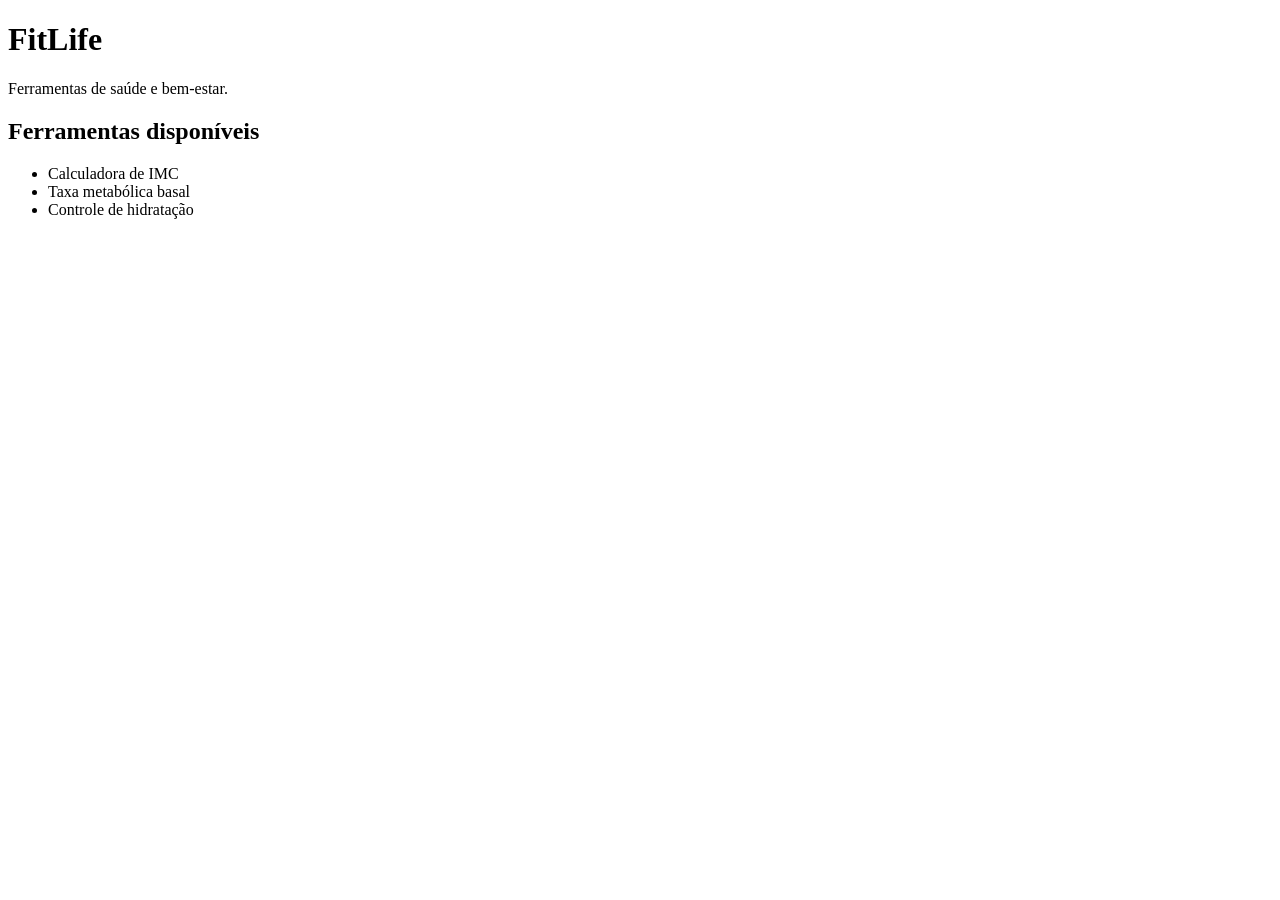
==== index.html @ da8a563f "Aula 1 de HTML, tags simples" ====
<!DOCTYPE html>
<html lang="en">
<head>
    <meta charset="UTF-8">
    <meta name="viewport" content="width=device-width, initial-scale=1.0">
    <title>FitLife</title>
</head>
<body>

    <h1>FitLife</h1>
    <p>Ferramentas de saúde e bem-estar.</p>
    <h2>Ferramentas disponíveis</h2>
    <ul>
        <li>Calculadora de IMC</li>
        <li>Taxa metabólica basal</li>
        <li>Controle de hidratação</li>
    </ul>


</body>
</html>
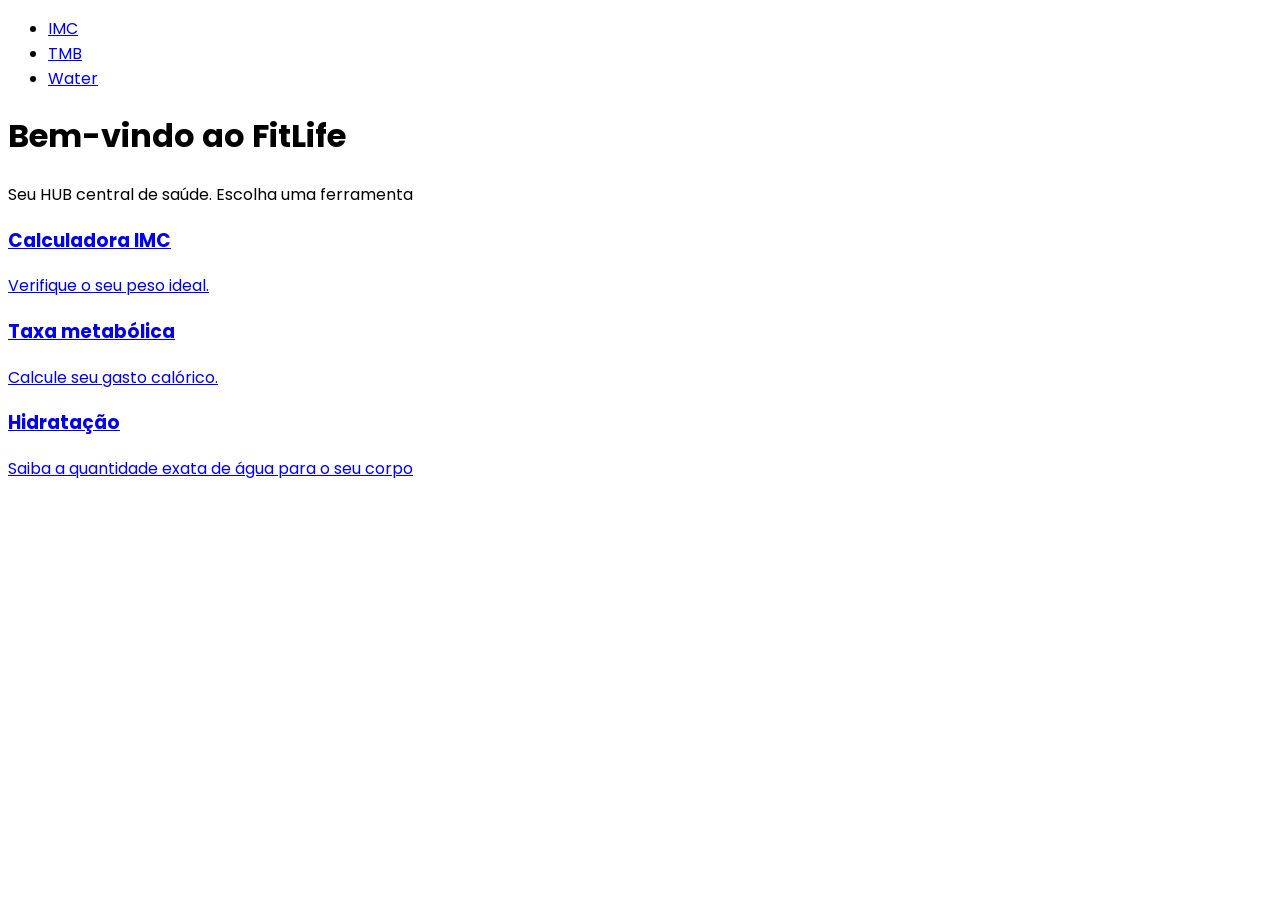
==== commit f92ff6f3: "html-semantico" ====
--- a/index.html
+++ b/index.html
@@ -4,17 +4,43 @@
     <meta charset="UTF-8">
     <meta name="viewport" content="width=device-width, initial-scale=1.0">
     <title>FitLife</title>
+    <link rel="preconnect" href="https://fonts.googleapis.com">
+<link rel="preconnect" href="https://fonts.gstatic.com" crossorigin>
+<link href="https://fonts.googleapis.com/css2?family=Poppins:ital,wght@0,100;0,200;0,300;0,400;0,500;0,600;0,700;0,800;0,900;1,100;1,200;1,300;1,400;1,500;1,600;1,700;1,800;1,900&display=swap" rel="stylesheet">
 </head>
-<body>
+<body style="font-family: poppins">
+    <nav>
+        <a href="index.html"></a>
+        <ul>
+    <li><a href="pages/imc.html">IMC</a></li>
+    <li><a href="pages/tmb.html">TMB</a></li>
+    <li><a href="pages/water.html">Water</a></li>
+        </ul>
 
-    <h1>FitLife</h1>
-    <p>Ferramentas de saúde e bem-estar.</p>
-    <h2>Ferramentas disponíveis</h2>
-    <ul>
-        <li>Calculadora de IMC</li>
-        <li>Taxa metabólica basal</li>
-        <li>Controle de hidratação</li>
-    </ul>
+    </nav>
+
+    <header>
+        <h1>Bem-vindo ao FitLife</h1>
+        <p>Seu HUB central de saúde. Escolha uma ferramenta</p>
+    </header>
+
+    <main>
+        <section>
+            <a href="pages/imc.html">
+                <h3>Calculadora IMC</h3>
+                <p>Verifique o seu peso ideal.</p>
+            </a>
+            <a href="pages/tmb.html">
+                <h3>Taxa metabólica</h3>
+                <p>Calcule seu gasto calórico.</p>
+            </a>            
+            <a href="pages/water.html">
+                <h3>Hidratação</h3>
+                <p>Saiba a quantidade exata de água para o seu corpo</p>
+            </a>
+        </section>
+    </main>
+
 
 
 </body>
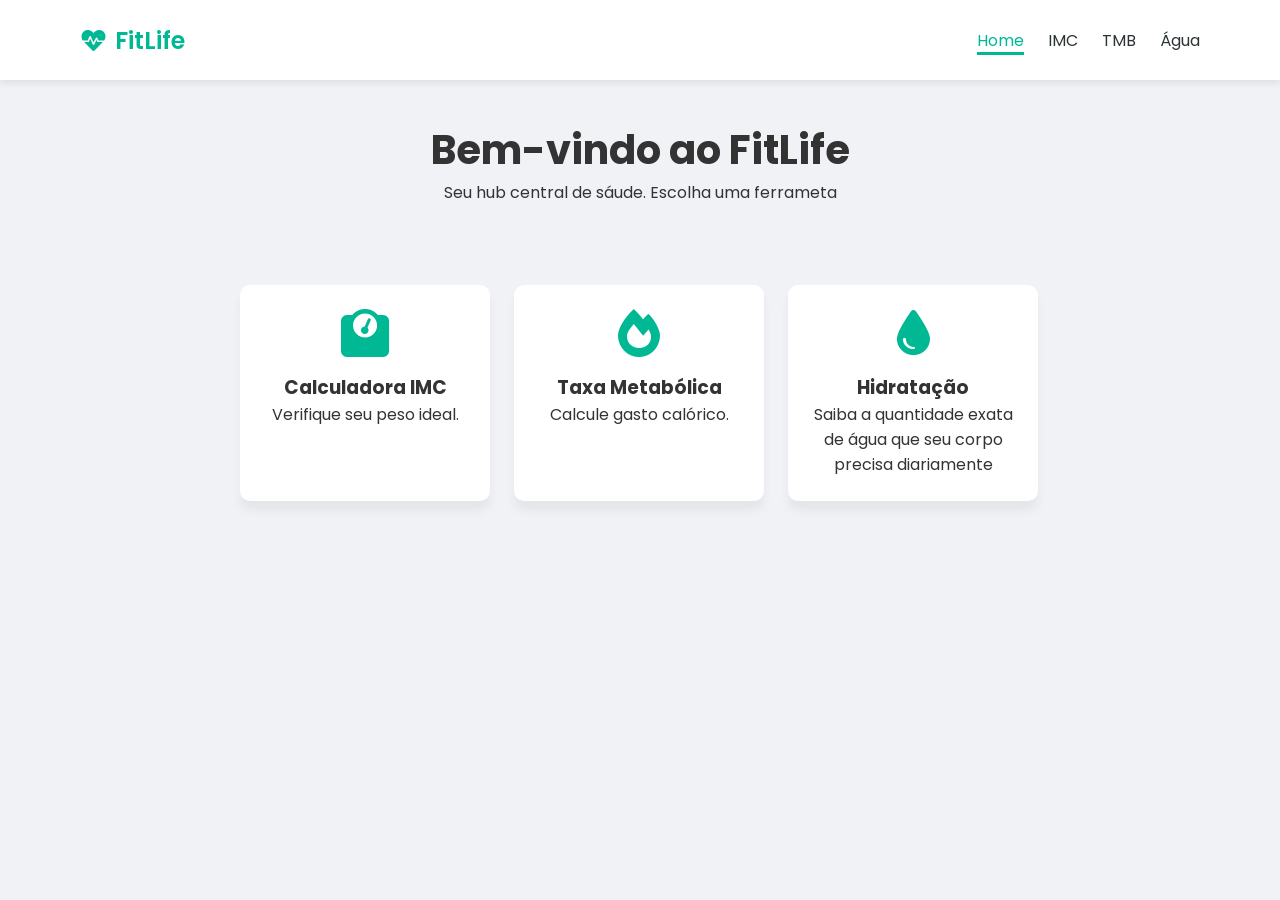
==== commit b4ffbd71: "css 1" ====
--- a/index.html
+++ b/index.html
@@ -1,47 +1,57 @@
 <!DOCTYPE html>
-<html lang="en">
+<html lang="pt-BR">
 <head>
     <meta charset="UTF-8">
     <meta name="viewport" content="width=device-width, initial-scale=1.0">
-    <title>FitLife</title>
     <link rel="preconnect" href="https://fonts.googleapis.com">
-<link rel="preconnect" href="https://fonts.gstatic.com" crossorigin>
-<link href="https://fonts.googleapis.com/css2?family=Poppins:ital,wght@0,100;0,200;0,300;0,400;0,500;0,600;0,700;0,800;0,900;1,100;1,200;1,300;1,400;1,500;1,600;1,700;1,800;1,900&display=swap" rel="stylesheet">
+    <link rel="preconnect" href="https://fonts.gstatic.com" crossorigin>
+    <link rel="stylesheet" href="css/styles.css">
+    <link
+    rel="stylesheet"
+    href="https://cdnjs.cloudflare.com/ajax/libs/font-awesome/6.0.0/css/all.min.css"
+    />
+    <link href="https://fonts.googleapis.com/css2?family=Poppins:ital,wght@0,100;0,200;0,300;0,400;0,500;0,600;0,700;0,800;0,900;1,100;1,200;1,300;1,400;1,500;1,600;1,700;1,800;1,900&display=swap" rel="stylesheet">
+    <title>Fitlife</title>
 </head>
-<body style="font-family: poppins">
+<body>  
+
     <nav>
-        <a href="index.html"></a>
-        <ul>
-    <li><a href="pages/imc.html">IMC</a></li>
-    <li><a href="pages/tmb.html">TMB</a></li>
-    <li><a href="pages/water.html">Water</a></li>
+        <a class="logo" href="index.html">
+            <i class="fas fa-heartbeat"></i> FitLife
+        </a>
+
+        <ul class="nav-links">
+            <li><a class="nav-link" id="nav-active" href="index.html">Home</a></li>
+            <li><a class="nav-link" href="pages/imc.html">IMC</a></li>
+            <li><a class="nav-link" href="pages/tmb.html">TMB</a></li>
+            <li><a class="nav-link" href="pages/water.html">Água</a></li>
         </ul>
-
     </nav>
 
-    <header>
+    <header class="header-container">
         <h1>Bem-vindo ao FitLife</h1>
-        <p>Seu HUB central de saúde. Escolha uma ferramenta</p>
+        <p>Seu hub central de sáude. Escolha uma ferrameta</p>
     </header>
 
     <main>
-        <section>
-            <a href="pages/imc.html">
+        <section class="cards-section">
+            <a class="feature-card" href="pages/imc.html">
+                <i class="fas fa-weight"></i>
                 <h3>Calculadora IMC</h3>
-                <p>Verifique o seu peso ideal.</p>
+                <p>Verifique seu peso ideal.</p>
             </a>
-            <a href="pages/tmb.html">
-                <h3>Taxa metabólica</h3>
-                <p>Calcule seu gasto calórico.</p>
-            </a>            
-            <a href="pages/water.html">
+            <a class="feature-card" href="pages/tmb.html">
+                <i class="fas fa-fire"></i>
+                <h3>Taxa Metabólica</h3>
+                <p>Calcule gasto calórico.</p>
+            </a>
+            <a class="feature-card" href="pages/water.html">
+                <i class="fas fa-tint"></i>
                 <h3>Hidratação</h3>
-                <p>Saiba a quantidade exata de água para o seu corpo</p>
+                <p>Saiba a quantidade exata de água que seu corpo precisa diariamente</p>
             </a>
         </section>
     </main>
 
-
-
 </body>
 </html>
--- a/css/styles.css
+++ b/css/styles.css
@@ -0,0 +1,99 @@
+* {
+    margin: 0;
+    padding: 0;
+    box-sizing: border-box;
+}
+
+body {
+    font-family: 'Poppins', sans-serif;
+    background-color: #f0f2f5;
+    color: #333
+}
+
+nav {
+    /* flexbox */
+    display: flex;
+    justify-content: space-between;
+    align-items: center;
+
+    height: 80px;
+    background-color: #fff;
+    padding: 0 80px;
+    box-shadow: 0 2px 8px rgba(0 , 0, 0, 0.1);
+}
+
+.logo {
+    /* flexbox */
+    display: flex;
+    align-items: center;
+    gap: 8px;
+    font-size:24px;
+    color: #00b894;
+    text-decoration: none;
+    font-weight: 600;
+}
+
+.nav-links {
+    display: flex;
+    list-style: none;
+    gap: 24px
+}
+
+.nav-link {
+    text-decoration: none;
+    color: #2d3436;
+    font-size: 16px;
+}
+.nav-link:hover {
+    color: #00b894;
+}
+
+#nav-active { 
+    border-bottom: 3px #00b894 solid;
+    color: #00b894
+}
+
+.header-container {
+    text-align: center;
+    padding: 40px 0;
+}
+
+.header-container h1 {
+    font-size: 40px;
+}
+
+.header-container span {
+    color: #00b894;
+}
+
+main {
+    width: 800px;
+    margin: 0 auto;
+}
+
+.cards-section {
+    display: flex;
+    gap: 24px;
+    margin-top: 40px;
+}
+
+.feature-card {
+    background-color: #fff;
+    color: #333;
+    padding: 24px;
+    border-radius: 10px;
+    text-align: center;
+    text-decoration: none;
+    box-shadow: 0 10px 10px rgba(0, 0, 0, 0.05);
+    width: 250px;
+}
+
+.feature-card:hover{
+    border: 2px solid #00b894;
+}
+
+.feature-card i {
+    font-size: 48px;
+    color: #00b894;
+    margin-bottom: 16px;
+}
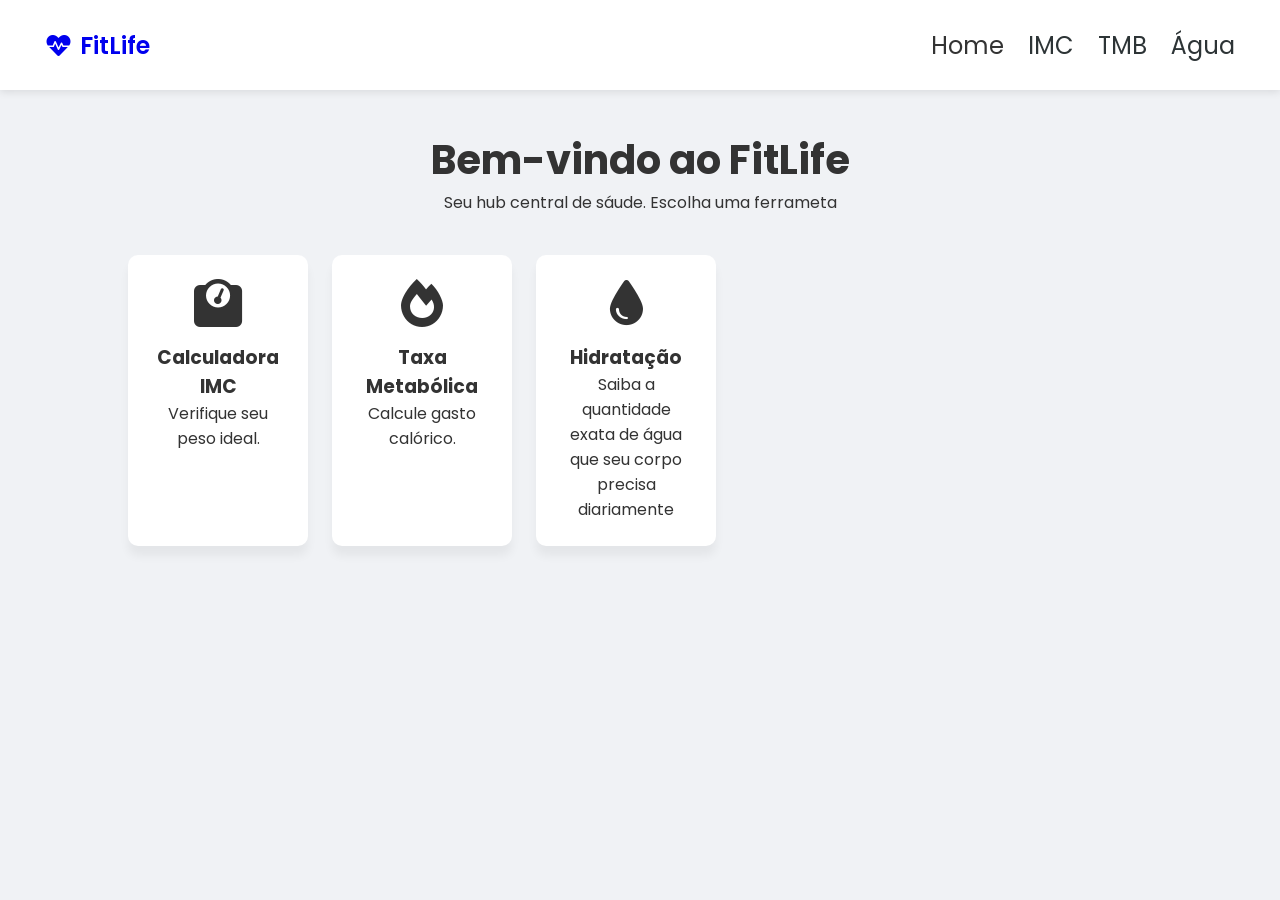
==== commit 209b01a7: "css 1" ====
--- a/index.html
+++ b/index.html
@@ -29,7 +29,7 @@
     </nav>
 
     <header class="header-container">
-        <h1>Bem-vindo ao FitLife</h1>
+        <h1>Bem-vindo ao <span>FitLife</span></h1>
         <p>Seu hub central de sáude. Escolha uma ferrameta</p>
     </header>
 
--- a/css/styles.css
+++ b/css/styles.css
@@ -1,3 +1,16 @@
+:root {
+    --primary-color: #00b894
+     --primary-dark: #019477;
+  --secondary-color: #2d3436;
+  --background-color: #f0f2f5;
+  --card-color: #ffffff;
+  --text-color: #333333;
+  --muted-color: #636e72;
+  --danger-color: #d63031;
+  --water-color: #0984e3;
+  --border-color: #dfe6e9;
+}
+
 * {
     margin: 0;
     padding: 0;
@@ -6,8 +19,8 @@
 
 body {
     font-family: 'Poppins', sans-serif;
-    background-color: #f0f2f5;
-    color: #333
+    background-color: var(--background-color);
+    color: var(--text-color);
 }
 
 nav {
@@ -16,9 +29,9 @@
     justify-content: space-between;
     align-items: center;
 
-    height: 80px;
-    background-color: #fff;
-    padding: 0 80px;
+    height: 10vh;
+    background-color: var(--card-color);
+    padding: 0 5vh;
     box-shadow: 0 2px 8px rgba(0 , 0, 0, 0.1);
 }
 
@@ -26,9 +39,9 @@
     /* flexbox */
     display: flex;
     align-items: center;
-    gap: 8px;
-    font-size:24px;
-    color: #00b894;
+    gap: 0.5rem;
+    font-size:1.5rem;
+    color: ;
     text-decoration: none;
     font-weight: 600;
 }
@@ -36,64 +49,65 @@
 .nav-links {
     display: flex;
     list-style: none;
-    gap: 24px
+    gap: 1.5rem
 }
 
 .nav-link {
     text-decoration: none;
-    color: #2d3436;
-    font-size: 16px;
+    color: var(--secondary-color);
+    font-size: 1.5rem;
 }
+
 .nav-link:hover {
-    color: #00b894;
+    color: var(--primary-color);
 }
 
 #nav-active { 
-    border-bottom: 3px #00b894 solid;
-    color: #00b894
+    border-bottom: 3px var(--primary-color) solid;
+    color: var(--primary-color);
 }
 
 .header-container {
     text-align: center;
-    padding: 40px 0;
+    padding: 2.5rem 0;
 }
 
 .header-container h1 {
-    font-size: 40px;
+    font-size: 2.5rem;
 }
 
 .header-container span {
-    color: #00b894;
+    color: var(--primary-color);
 }
 
 main {
-    width: 800px;
+    width: 80vw;
     margin: 0 auto;
 }
 
 .cards-section {
     display: flex;
-    gap: 24px;
-    margin-top: 40px;
+    gap: 1.5rem;
+    text-align: center;
 }
 
 .feature-card {
-    background-color: #fff;
-    color: #333;
-    padding: 24px;
+    background-color: var(--card-color);
+    color: var(--text-color);
+    padding: 1.5rem;
     border-radius: 10px;
     text-align: center;
     text-decoration: none;
     box-shadow: 0 10px 10px rgba(0, 0, 0, 0.05);
-    width: 250px;
+    width: 20vh;
 }
 
-.feature-card:hover{
-    border: 2px solid #00b894;
+.feature-card:hover {
+    border: 2px solid var(--primary-color);
 }
 
 .feature-card i {
-    font-size: 48px;
-    color: #00b894;
-    margin-bottom: 16px;
+    font-size: 3rem;
+    color: var(--primary-color);
+    margin-bottom: 1rem;
 }
